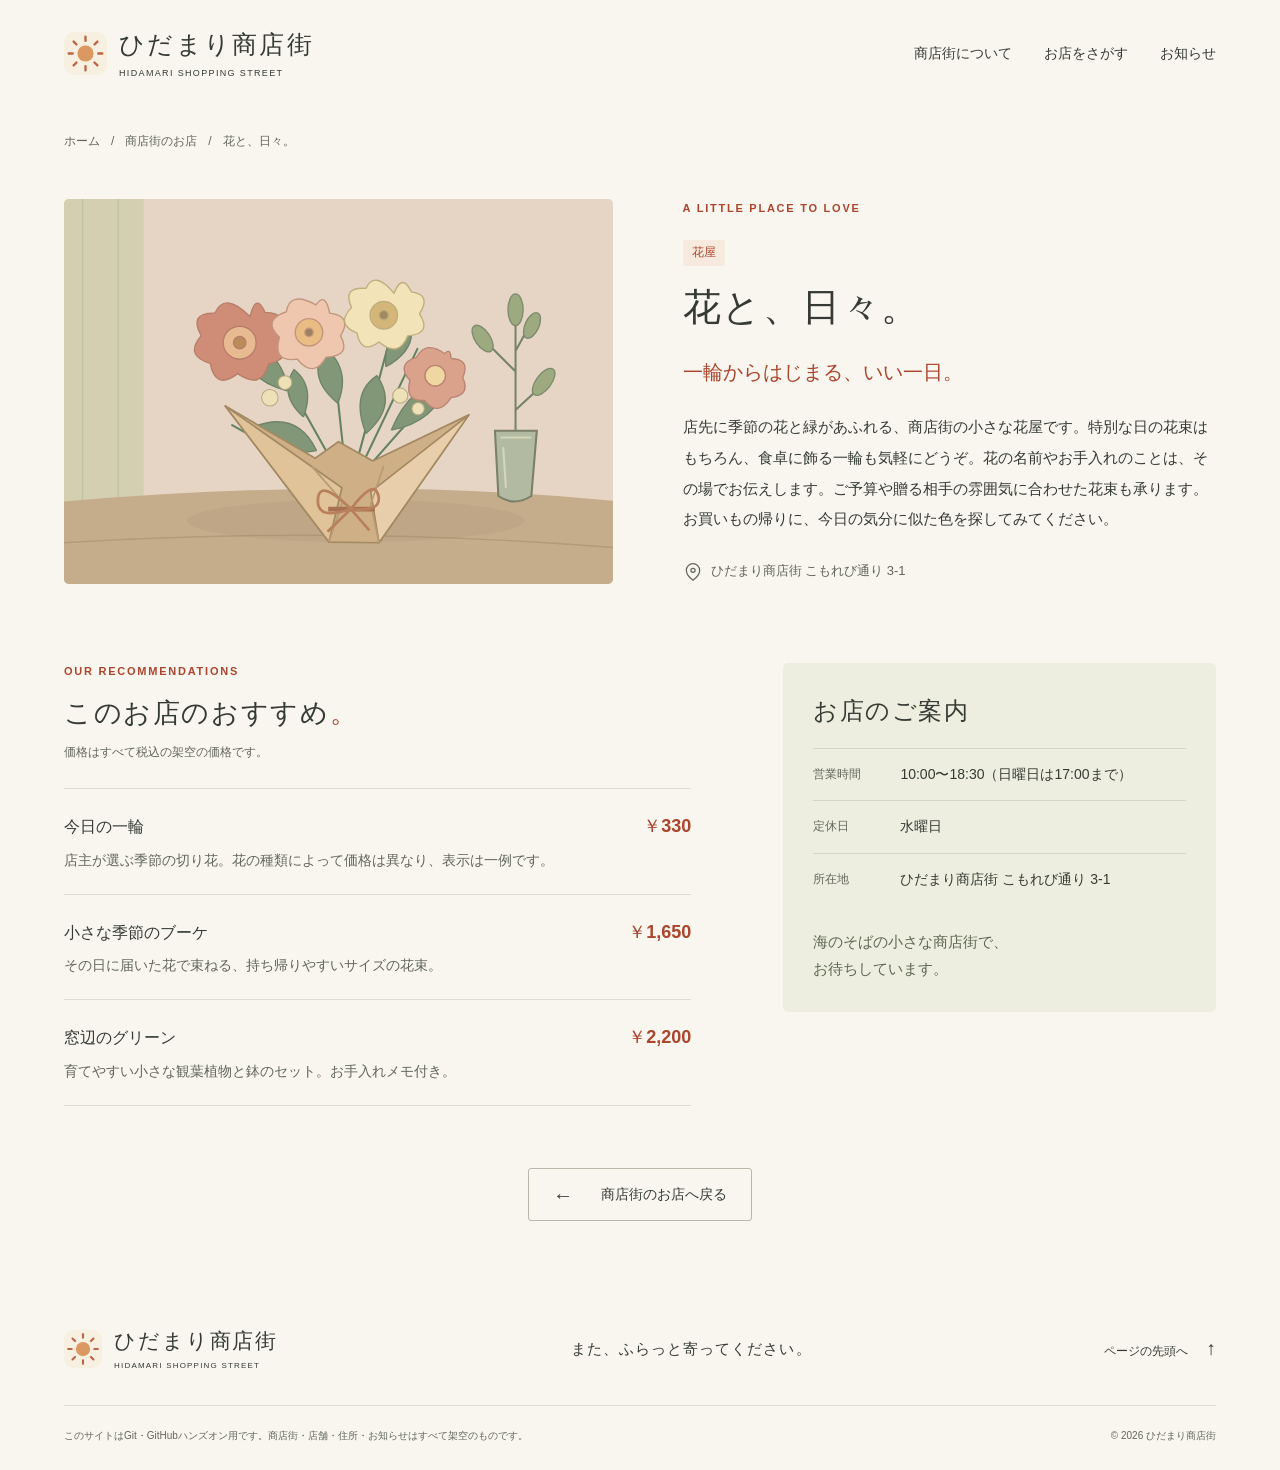
==== shops/hanato.html @ 758fc6d2 "json管理を取りやめ" ====
<!doctype html>
<html lang="ja">
  <head>
    <meta charset="UTF-8" />
    <meta name="viewport" content="width=device-width, initial-scale=1.0" />
    <meta name="theme-color" content="#f7f4eb" />
    <meta name="description" content="店先に季節の花と緑があふれる、商店街の小さな花屋です。特別な日の花束はもちろん、食卓に飾る一輪も気軽にどうぞ。花の名前やお手入れのことは、その場でお伝えします。ご予算や贈る相手の雰囲気に合わせた花束も承ります。お買いもの帰りに、今日の気分に似た色を探してみてください。" />
    <title>花と、日々。｜ひだまり商店街</title>
    <link rel="icon" type="image/svg+xml" href="../favicon.svg" />
    <link rel="stylesheet" href="../src/styles.css" />
  </head>
  <body>
    <a class="skip-link" href="#main">本文へスキップ</a>
    <header class="site-header">
      <a class="brand" href="../index.html" aria-label="ひだまり商店街 トップページ">
        <img src="../favicon.svg" width="43" height="43" alt="" />
        <span>ひだまり商店街<small>HIDAMARI SHOPPING STREET</small></span>
      </a>
      <nav aria-label="メインナビゲーション">
        <a href="../index.html#about">商店街について</a>
        <a href="../index.html#shops">お店をさがす</a>
        <a href="../index.html#news">お知らせ</a>
      </nav>
    </header>

    <main id="main" class="detail-main section-container">
      <nav class="breadcrumbs" aria-label="パンくずリスト">
        <a href="../index.html">ホーム</a>
        <span aria-hidden="true">/</span>
        <a href="../index.html#shops">商店街のお店</a>
        <span aria-hidden="true">/</span>
        <span aria-current="page">花と、日々。</span>
      </nav>
      <article>
        <div class="detail-hero">
          <div class="detail-image">
            <img src="../images/shops/hanato.svg" alt="季節の花束と、枝を生けた花瓶のイラスト" width="800" height="560" />
          </div>
          <div class="detail-intro">
            <p class="section-kicker">A LITTLE PLACE TO LOVE</p>
            <span class="category-label">花屋</span>
            <h1>花と、日々。</h1>
            <p class="detail-tagline">一輪からはじまる、いい一日。</p>
            <p class="detail-description">店先に季節の花と緑があふれる、商店街の小さな花屋です。特別な日の花束はもちろん、食卓に飾る一輪も気軽にどうぞ。花の名前やお手入れのことは、その場でお伝えします。ご予算や贈る相手の雰囲気に合わせた花束も承ります。お買いもの帰りに、今日の気分に似た色を探してみてください。</p>
            <p class="detail-location">
              <svg width="20" height="20" viewBox="0 0 24 24" fill="none" stroke="currentColor" stroke-width="1.5" aria-hidden="true">
                <path d="M20 10c0 6-8 12-8 12S4 16 4 10a8 8 0 1 1 16 0Z" />
                <circle cx="12" cy="10" r="2.5" />
              </svg>
              <span>ひだまり商店街 こもれび通り 3-1</span>
            </p>
          </div>
        </div>
        <div class="detail-columns">
          <section class="products-section" aria-labelledby="products-heading">
            <p class="section-kicker">OUR RECOMMENDATIONS</p>
            <h2 id="products-heading">このお店のおすすめ<span class="heading-dot" aria-hidden="true">。</span></h2>
            <p class="price-note">価格はすべて税込の架空の価格です。</p>
            <ul class="products-list">
              <li>
                <div class="product-heading">
                  <h3>今日の一輪</h3>
                  <span class="product-price">￥330</span>
                </div>
                <p>店主が選ぶ季節の切り花。花の種類によって価格は異なり、表示は一例です。</p>
              </li>
              <li>
                <div class="product-heading">
                  <h3>小さな季節のブーケ</h3>
                  <span class="product-price">￥1,650</span>
                </div>
                <p>その日に届いた花で束ねる、持ち帰りやすいサイズの花束。</p>
              </li>
              <li>
                <div class="product-heading">
                  <h3>窓辺のグリーン</h3>
                  <span class="product-price">￥2,200</span>
                </div>
                <p>育てやすい小さな観葉植物と鉢のセット。お手入れメモ付き。</p>
              </li>
            </ul>
          </section>
          <section class="shop-info" aria-labelledby="info-heading">
            <h2 id="info-heading">お店のご案内</h2>
            <dl>
              <div>
                <dt>営業時間</dt>
                <dd>10:00〜18:30（日曜日は17:00まで）</dd>
              </div>
              <div>
                <dt>定休日</dt>
                <dd>水曜日</dd>
              </div>
              <div>
                <dt>所在地</dt>
                <dd>ひだまり商店街 こもれび通り 3-1</dd>
              </div>
            </dl>
            <p>海のそばの小さな商店街で、<br />お待ちしています。</p>
          </section>
        </div>
      </article>
      <div class="detail-back">
        <a class="button button-outline" href="../index.html#shops">
          <span aria-hidden="true">←</span> 商店街のお店へ戻る
        </a>
      </div>
    </main>

    <footer class="site-footer">
      <div class="footer-top">
        <a class="brand" href="../index.html">
          <img src="../favicon.svg" width="38" height="38" alt="" />
          <span>ひだまり商店街<small>HIDAMARI SHOPPING STREET</small></span>
        </a>
        <p>また、ふらっと寄ってください。</p>
        <a class="back-top" href="#main">ページの先頭へ <span aria-hidden="true">↑</span></a>
      </div>
      <div class="footer-bottom">
        <p>このサイトはGit・GitHubハンズオン用です。商店街・店舗・住所・お知らせはすべて架空のものです。</p>
        <span>© 2026 ひだまり商店街</span>
      </div>
    </footer>
  </body>
</html>
---- src/styles.css ----
/* 色・余白・文字を変えるときは、まずここから。全ページ共通のスタイルです。 */
:root {
  --paper: #f8f6ee;
  --white: #fffefa;
  --ink: #353b34;
  --muted: #62665c;
  --red: #ab452e;
  --orange: #e8a352;
  --line: #dcded1;
  --serif: "Hiragino Mincho ProN", "Yu Mincho", "YuMincho", serif;
  --sans: "Hiragino Kaku Gothic ProN", "Yu Gothic", "Meiryo", sans-serif;
  color: var(--ink);
  background: var(--paper);
  font-family: var(--sans);
  font-synthesis: none;
  line-height: 1.8;
  font-weight: 400;
  scroll-behavior: smooth;
  scroll-padding-top: 24px;
}
* {
  box-sizing: border-box;
}
body {
  margin: 0;
}
button,
input {
  font: inherit;
}
button,
a,
input,
summary {
  -webkit-tap-highlight-color: transparent;
}
button {
  cursor: pointer;
}
a {
  color: inherit;
  text-decoration: none;
}
img {
  display: block;
  max-width: 100%;
}
svg {
  flex-shrink: 0;
}
h1,
h2,
h3,
p {
  margin: 0;
}
button {
  color: inherit;
}
[hidden] {
  display: none !important;
}
:focus-visible {
  outline: 3px solid #256375;
  outline-offset: 5px;
}
.skip-link {
  position: fixed;
  left: 16px;
  top: -100px;
  z-index: 10;
  padding: 10px 20px;
  background: var(--ink);
  color: white;
}
.skip-link:focus {
  top: 12px;
}
.site-header {
  max-width: 1440px;
  padding: 28px 5%;
  margin: auto;
  display: flex;
  align-items: center;
  justify-content: space-between;
  gap: 32px;
}
.brand {
  display: inline-flex;
  gap: 12px;
  align-items: center;
  flex-shrink: 0;
}
.brand > span {
  font-family: var(--serif);
  font-size: 25px;
  font-weight: 700;
  line-height: 1.35;
  letter-spacing: 0.09em;
}
.brand small {
  display: block;
  font-family: var(--sans);
  font-size: 9px;
  font-weight: 500;
  letter-spacing: 0.15em;
  margin-top: 5px;
}
.site-header nav {
  display: flex;
  gap: 32px;
  font-size: 14px;
  font-weight: 600;
}
.site-header nav a {
  padding: 8px 0;
  text-underline-offset: 8px;
}
.site-header nav a:hover {
  color: var(--red);
  text-decoration: underline;
}
.hero {
  display: grid;
  grid-template-columns: 44% 56%;
  max-width: 1440px;
  margin: 8px auto 0;
  min-height: 480px;
}
.hero-copy {
  padding: 38px 24px 45px max(11.4%, 24px);
  position: relative;
  z-index: 1;
}
.eyebrow {
  font-size: 14px;
  letter-spacing: 0.14em;
  font-weight: 600;
  margin-bottom: 21px;
}
.little-sun {
  color: var(--red);
  font-size: 23px;
  margin-right: 8px;
  vertical-align: middle;
}
.hero h1 {
  font-family: var(--serif);
  font-size: clamp(36px, 3.55vw, 51px);
  line-height: 1.7;
  font-weight: 700;
  letter-spacing: 0.08em;
  white-space: nowrap;
}
.hero h1 span {
  color: var(--red);
}
.hero-description {
  margin: 22px 0 26px;
  font-size: 15px;
  line-height: 2.15;
  letter-spacing: 0.035em;
}
.button {
  display: inline-flex;
  align-items: center;
  justify-content: center;
  gap: 28px;
  min-height: 52px;
  padding: 13px 24px;
  border-radius: 3px;
  border: 1px solid transparent;
  font-size: 14px;
  font-weight: 600;
  transition:
    background 0.2s,
    transform 0.2s;
}
.button-primary {
  color: #fffef8;
  background: var(--red);
}
.button-primary:hover {
  background: #8b3422;
  transform: translateY(-2px);
}
.button > span {
  font-size: 20px;
  line-height: 1;
}
.button-outline {
  border-color: #b7b9aa;
  background: transparent;
}
.button-outline:hover {
  background: #eceadf;
}
.hero-footnote {
  color: var(--muted);
  font-size: 12px;
  margin-top: 17px;
  letter-spacing: 0.015em;
}
.hero-art {
  position: relative;
  min-width: 0;
  background: #e8e9d8;
  border-radius: 140px 0 0 6px;
  overflow: hidden;
  margin-top: 2px;
}
.hero-art > img {
  width: 100%;
  height: 100%;
  object-fit: cover;
  object-position: center;
}
.art-note {
  position: absolute;
  right: 28px;
  bottom: 24px;
  background: var(--white);
  padding: 9px 22px;
  font-family: var(--serif);
  font-size: 14px;
  letter-spacing: 0.1em;
  transform: rotate(-5deg);
  box-shadow: 2px 3px 0 #353b3415;
}
.welcome-strip {
  max-width: 1296px;
  width: 90%;
  margin: 0 auto;
  padding: 32px 0;
  display: flex;
  align-items: center;
  gap: 45px;
  border-bottom: 1px solid var(--line);
}
.welcome-title {
  font-family: var(--serif);
  font-size: 22px;
  font-weight: 600;
  letter-spacing: 0.08em;
  flex-shrink: 0;
}
.welcome-strip p {
  font-size: 14px;
  color: var(--muted);
  line-height: 1.95;
}
.welcome-stamp {
  margin-left: auto;
  border: 1px solid #b6beb0;
  color: #62745a;
  border-radius: 50%;
  width: 76px;
  height: 76px;
  display: flex;
  flex-direction: column;
  justify-content: center;
  align-items: center;
  flex-shrink: 0;
  transform: rotate(12deg);
  font-family: var(--serif);
  line-height: 1.7;
  font-size: 12px;
}
.welcome-stamp strong {
  font-size: 14px;
  font-weight: 500;
}
.section-container {
  width: 90%;
  max-width: 1296px;
  margin: 0 auto;
}
.shops-section {
  padding-top: 73px;
  padding-bottom: 85px;
}
.section-top {
  display: flex;
  align-items: flex-end;
  justify-content: space-between;
  gap: 35px;
}
.section-kicker {
  font-size: 11px;
  font-weight: 700;
  letter-spacing: 0.16em;
  color: var(--red);
  line-height: 1.5;
  margin-bottom: 12px;
}
h2 {
  font-family: var(--serif);
  font-size: 31px;
  letter-spacing: 0.06em;
  line-height: 1.65;
}
.heading-dot {
  color: var(--red);
}
.section-description {
  font-size: 14px;
  color: var(--muted);
  margin-top: 8px;
}
.search-form {
  width: 325px;
  flex-shrink: 0;
}
.search-form label {
  display: block;
  font-size: 12px;
  color: var(--muted);
  margin-bottom: 6px;
}
.search-input-wrap {
  display: flex;
  align-items: center;
  background: var(--white);
  border: 1px solid #c5c8bc;
  border-radius: 3px;
  padding-left: 15px;
  color: var(--muted);
}
.search-input-wrap:focus-within {
  outline: 2px solid #256375;
  outline-offset: 3px;
}
.search-input-wrap input {
  padding: 13px 12px;
  font-size: 14px;
  border: 0;
  background: transparent;
  width: 100%;
  min-width: 0;
  color: var(--ink);
  outline: none;
}
.search-input-wrap input::placeholder {
  color: #696c61;
}
.shop-controls {
  display: flex;
  align-items: center;
  justify-content: space-between;
  gap: 16px;
  margin: 30px 0 28px;
}
.category-filters {
  display: flex;
  gap: 9px;
  flex-wrap: wrap;
}
.filter-button {
  background: transparent;
  border: 1px solid #cdd0c3;
  border-radius: 30px;
  min-height: 41px;
  font-size: 13px;
  padding: 7px 20px;
  transition: background 0.18s;
}
.filter-button:hover {
  background: #e8e9df;
}
.filter-button[aria-pressed="true"] {
  color: var(--white);
  background: var(--ink);
  border-color: var(--ink);
}
.result-count {
  font-size: 12px;
  color: var(--muted);
  white-space: nowrap;
}
.shop-grid {
  display: grid;
  grid-template-columns: repeat(3, minmax(0, 1fr));
  gap: 30px 26px;
}
.shop-card {
  min-width: 0;
}
.shop-card-link {
  display: block;
  height: 100%;
  background: var(--white);
  border-radius: 5px;
  overflow: hidden;
  border: 1px solid #e2e2d6;
  transition:
    box-shadow 0.22s,
    transform 0.22s;
}
.shop-card-link:hover {
  box-shadow: 0 8px 24px #38372c0b;
  transform: translateY(-4px);
}
.shop-card-image {
  position: relative;
  overflow: hidden;
  background: #e9e8db;
  aspect-ratio: 1.65;
}
.shop-card-image img {
  width: 100%;
  height: 100%;
  object-fit: cover;
  transition: transform 0.35s;
}
.shop-card-link:hover .shop-card-image img {
  transform: scale(1.04);
}
.card-visit {
  position: absolute;
  right: 13px;
  bottom: 13px;
  background: var(--white);
  width: 34px;
  height: 34px;
  border-radius: 50%;
  display: grid;
  place-items: center;
  font-size: 20px;
}
.shop-card-body {
  padding: 22px 24px 20px;
}
.card-meta {
  display: flex;
  align-items: center;
  gap: 10px;
  justify-content: space-between;
}
.category-label {
  display: inline-block;
  color: var(--red);
  font-size: 12px;
  padding: 2px 9px;
  background: #f5eadd;
  border-radius: 2px;
  white-space: nowrap;
}
.card-address {
  font-size: 11px;
  color: var(--muted);
  text-align: right;
}
.shop-card h3 {
  font-family: var(--serif);
  font-size: 23px;
  margin-top: 12px;
  letter-spacing: 0.045em;
  overflow-wrap: anywhere;
}
.card-tagline {
  font-size: 13px;
  margin-top: 8px;
  color: #565e51;
  font-weight: 500;
}
.card-description {
  font-size: 13px;
  color: var(--muted);
  margin-top: 10px;
  display: -webkit-box;
  -webkit-line-clamp: 2;
  -webkit-box-orient: vertical;
  overflow: hidden;
}
.card-detail {
  display: flex;
  align-items: center;
  justify-content: space-between;
  margin-top: 18px;
  padding-top: 12px;
  border-top: 1px solid #eeede6;
  font-size: 12px;
  font-weight: 500;
}
.card-detail > span {
  color: var(--red);
  font-size: 18px;
}
.empty-state {
  padding: 50px 20px;
  text-align: center;
  border: 1px dashed #c5c8bc;
  background: #fffefa80;
  border-radius: 5px;
}
.empty-icon {
  font-size: 40px;
  color: var(--red);
}
.empty-state h3,
.empty-state h1 {
  font-family: var(--serif);
  font-size: 24px;
}
.empty-state p {
  color: var(--muted);
  margin: 12px 0 22px;
}
.news-section {
  background: #eeeade;
  border-top: 1px solid #e4dfcf;
  border-bottom: 1px solid #e4dfcf;
  padding: 61px 0;
}
.news-layout {
  display: grid;
  grid-template-columns: 29% 1fr;
  gap: 7%;
}
.news-heading > p:not(.section-kicker) {
  color: var(--muted);
  font-size: 13px;
  margin-top: 12px;
}
.news-flower {
  display: inline-block;
  color: var(--red);
  font-size: 69px;
  margin: 14px 0 -20px;
  line-height: 1.3;
}
.news-item {
  border-bottom: 1px solid #cdd0c1;
}
.news-item:first-child {
  border-top: 1px solid #cdd0c1;
}
.news-item summary {
  cursor: pointer;
  position: relative;
  list-style: none;
  padding: 20px 40px 20px 0;
}
.news-item summary::-webkit-details-marker {
  display: none;
}
.news-item summary::after {
  content: "+";
  position: absolute;
  right: 4px;
  top: 50%;
  transform: translateY(-50%);
  color: var(--red);
  font-size: 24px;
  font-weight: 400;
}
.news-item[open] summary::after {
  content: "−";
}
.news-item summary:hover .news-title {
  color: var(--red);
}
.news-meta {
  display: flex;
  align-items: center;
  gap: 16px;
  margin-bottom: 6px;
  font-size: 12px;
}
.news-meta time {
  color: var(--muted);
  letter-spacing: 0.04em;
}
.news-category {
  color: #626d58;
  border: 1px solid #bec6b2;
  padding: 0 9px;
  font-size: 11px;
  border-radius: 2px;
}
.news-title {
  font-size: 15px;
  font-weight: 500;
}
.news-item > p {
  font-size: 14px;
  color: var(--muted);
  padding: 0 38px 20px 0;
}
.site-footer {
  max-width: 1440px;
  padding: 44px 5% 25px;
  margin: auto;
}
.footer-top {
  display: flex;
  justify-content: space-between;
  align-items: center;
  gap: 25px;
}
.footer-top .brand > span {
  font-size: 21px;
}
.footer-top .brand small {
  font-size: 8px;
}
.footer-top > p {
  font-family: var(--serif);
  font-size: 15px;
  letter-spacing: 0.07em;
}
.back-top {
  font-size: 12px;
}
.back-top span {
  margin-left: 15px;
  font-size: 19px;
}
.back-top:hover {
  color: var(--red);
}
.footer-bottom {
  margin-top: 34px;
  padding-top: 21px;
  border-top: 1px solid var(--line);
  display: flex;
  justify-content: space-between;
  gap: 20px;
  font-size: 10px;
  color: var(--muted);
}
.footer-bottom > span {
  white-space: nowrap;
}
/* 店舗詳細。各 shops/*.html に本文を直接書きます。 */
.detail-main {
  padding-top: 24px;
  padding-bottom: 62px;
}
.breadcrumbs {
  display: flex;
  flex-wrap: wrap;
  gap: 11px;
  color: var(--muted);
  font-size: 12px;
  margin-bottom: 30px;
}
.breadcrumbs a:hover {
  color: var(--red);
  text-decoration: underline;
}
.detail-hero {
  display: grid;
  grid-template-columns: 1.03fr 1fr;
  gap: 6%;
  align-items: center;
}
.detail-image {
  border-radius: 5px;
  overflow: hidden;
  background: #ebe7d9;
}
.detail-image img {
  width: 100%;
  height: auto;
}
.detail-intro {
  padding: 18px 0;
  min-width: 0;
}
.detail-intro .section-kicker {
  margin-bottom: 20px;
}
.detail-intro h1 {
  font-family: var(--serif);
  font-size: clamp(28px, 3vw, 42px);
  line-height: 1.6;
  letter-spacing: 0.04em;
  margin: 11px 0 16px;
  overflow-wrap: anywhere;
}
.detail-tagline {
  color: var(--red);
  font-family: var(--serif);
  font-size: 20px;
  font-weight: 600;
}
.detail-description {
  margin-top: 22px;
  font-size: 15px;
  line-height: 2.05;
  white-space: pre-line;
  overflow-wrap: anywhere;
}
.detail-location {
  display: flex;
  align-items: flex-start;
  gap: 8px;
  margin-top: 24px;
  font-size: 13px;
  color: var(--muted);
}
.detail-location svg {
  margin-top: 3px;
}
.detail-columns {
  display: grid;
  grid-template-columns: 1.45fr 1fr;
  gap: 8%;
  margin: 62px 0;
  align-items: start;
}
.products-section h2 {
  font-size: 27px;
}
.price-note {
  font-size: 12px;
  color: var(--muted);
  margin-top: 6px;
}
.products-list {
  margin: 25px 0 0;
  padding: 0;
  list-style: none;
}
.products-list li {
  padding: 21px 0;
  border-top: 1px solid var(--line);
}
.products-list li:last-child {
  border-bottom: 1px solid var(--line);
}
.product-heading {
  display: flex;
  align-items: baseline;
  gap: 20px;
  justify-content: space-between;
}
.product-heading h3 {
  font-size: 16px;
  font-weight: 600;
  overflow-wrap: anywhere;
}
.product-price {
  color: var(--red);
  font-size: 18px;
  font-weight: 600;
  flex-shrink: 0;
}
.products-list p {
  font-size: 14px;
  color: var(--muted);
  margin-top: 5px;
}
.shop-info {
  padding: 29px 30px;
  background: #edeedf;
  border-radius: 5px;
}
.shop-info h2 {
  font-size: 24px;
  margin-bottom: 17px;
}
.shop-info dl {
  margin: 0;
}
.shop-info dl > div {
  padding: 13px 0;
  border-top: 1px solid #d2d6c5;
  display: grid;
  grid-template-columns: 75px 1fr;
  gap: 12px;
  font-size: 14px;
}
.shop-info dt {
  color: var(--muted);
  font-size: 12px;
  padding-top: 2px;
}
.shop-info dd {
  margin: 0;
  white-space: pre-line;
  overflow-wrap: anywhere;
}
.shop-info > p {
  margin-top: 24px;
  color: #5d6853;
  font-family: var(--serif);
  font-size: 15px;
}
.detail-back {
  text-align: center;
}
.detail-empty {
  margin-bottom: 35px;
  padding: 75px 20px;
}
@media (min-width: 1600px) {
  .hero-art {
    border-radius: 140px 6px 6px 6px;
  }
}
@media (max-width: 1050px) {
  .site-header nav {
    gap: 20px;
    font-size: 13px;
  }
  .hero {
    min-height: 455px;
  }
  .hero-copy {
    padding-top: 35px;
    padding-bottom: 35px;
  }
  .hero h1 {
    font-size: 38px;
    letter-spacing: 0.03em;
  }
  .hero-art {
    border-top-left-radius: 100px;
  }
  .hero-footnote {
    font-size: 10px;
  }
  .welcome-strip {
    gap: 25px;
  }
  .welcome-title {
    font-size: 19px;
  }
  .welcome-strip p {
    font-size: 12px;
  }
  .shop-grid {
    gap: 24px 18px;
  }
  .shop-card-body {
    padding: 18px;
  }
  .shop-card h3 {
    font-size: 21px;
  }
  .card-address {
    font-size: 10px;
  }
  .filter-button {
    padding: 7px 16px;
  }
  .footer-top > p {
    font-size: 13px;
  }
}
@media (max-width: 760px) {
  .site-header {
    flex-direction: column;
    gap: 17px;
    padding: 20px 5% 15px;
  }
  .brand > span {
    font-size: 23px;
  }
  .brand > img {
    width: 38px;
    height: 38px;
  }
  .site-header nav {
    gap: 28px;
    font-size: 12px;
    width: 100%;
    justify-content: center;
  }
  .hero {
    grid-template-columns: 1fr;
    margin: 0 auto;
  }
  .hero-copy {
    padding: 33px 7% 31px;
  }
  .eyebrow {
    font-size: 12px;
    margin-bottom: 15px;
  }
  .hero h1 {
    font-size: clamp(33px, 8vw, 49px);
    letter-spacing: 0.06em;
    line-height: 1.65;
  }
  .hero-description {
    margin-top: 16px;
    margin-bottom: 20px;
    font-size: 14px;
  }
  .hero-footnote {
    font-size: 11px;
    margin-top: 12px;
  }
  .hero-art {
    border-radius: 65px 0 0 0;
    margin-left: 5%;
    aspect-ratio: 1.7;
  }
  .hero-art > img {
    object-fit: cover;
  }
  .art-note {
    font-size: 11px;
    padding: 7px 15px;
    right: 16px;
    bottom: 14px;
  }
  .welcome-strip {
    padding: 25px 0;
    display: block;
    position: relative;
  }
  .welcome-title {
    font-size: 19px;
  }
  .welcome-strip p {
    font-size: 12px;
    margin-top: 9px;
    padding-right: 55px;
  }
  .welcome-stamp {
    position: absolute;
    right: 0;
    top: 26px;
    width: 57px;
    height: 57px;
    font-size: 10px;
  }
  .welcome-stamp strong {
    font-size: 11px;
  }
  .desktop-break {
    display: none;
  }
  .shops-section {
    padding-top: 44px;
    padding-bottom: 48px;
  }
  .section-top {
    flex-direction: column;
    align-items: stretch;
    gap: 24px;
  }
  h2 {
    font-size: 27px;
  }
  .section-description {
    font-size: 13px;
  }
  .search-form {
    width: 100%;
  }
  .search-input-wrap input {
    font-size: 16px;
  }
  .shop-controls {
    flex-wrap: wrap;
    margin: 20px 0;
    gap: 14px;
  }
  .category-filters {
    gap: 8px;
  }
  .filter-button {
    min-height: 44px;
    font-size: 12px;
    padding: 7px 15px;
  }
  .result-count {
    margin-left: auto;
  }
  .shop-grid {
    grid-template-columns: repeat(2, minmax(0, 1fr));
    gap: 20px 15px;
  }
  .shop-card-body {
    padding: 17px;
  }
  .card-meta {
    gap: 5px;
    flex-wrap: wrap;
  }
  .card-address {
    font-size: 10px;
  }
  .shop-card h3 {
    font-size: 20px;
  }
  .card-tagline {
    font-size: 12px;
  }
  .card-description {
    font-size: 12px;
  }
  .news-section {
    padding: 39px 0;
  }
  .news-layout {
    grid-template-columns: 1fr;
    gap: 26px;
  }
  .news-heading {
    position: relative;
  }
  .news-flower {
    position: absolute;
    right: 8px;
    top: 10px;
    font-size: 60px;
  }
  .news-title {
    font-size: 14px;
  }
  .site-footer {
    padding-top: 31px;
  }
  .footer-top {
    flex-wrap: wrap;
    gap: 18px;
  }
  .footer-top > p {
    order: 3;
    width: 100%;
    font-size: 13px;
  }
  .footer-top .brand > span {
    font-size: 20px;
  }
  .back-top {
    font-size: 11px;
  }
  .back-top span {
    margin-left: 7px;
  }
  .footer-bottom {
    flex-direction: column;
    gap: 10px;
    margin-top: 21px;
    line-height: 1.9;
  }
  .detail-main {
    padding-top: 16px;
    padding-bottom: 42px;
  }
  .breadcrumbs {
    font-size: 11px;
    gap: 8px;
    margin-bottom: 23px;
  }
  .detail-hero {
    grid-template-columns: 1fr;
    gap: 22px;
  }
  .detail-intro {
    padding: 0;
  }
  .detail-intro h1 {
    font-size: 32px;
  }
  .detail-intro .section-kicker {
    margin-bottom: 14px;
  }
  .detail-tagline {
    font-size: 19px;
  }
  .detail-description {
    margin-top: 15px;
  }
  .detail-columns {
    grid-template-columns: 1fr;
    gap: 35px;
    margin: 39px 0;
  }
  .shop-info {
    padding: 25px;
  }
  .detail-empty h1 {
    font-size: 23px;
  }
  .detail-empty p {
    font-size: 14px;
  }
}
@media (max-width: 480px) {
  .shop-grid {
    grid-template-columns: 1fr;
    gap: 24px;
  }
  .shop-card-body {
    padding: 20px 22px;
  }
  .shop-card h3 {
    font-size: 24px;
  }
  .card-tagline,
  .card-description {
    font-size: 14px;
  }
  .card-address {
    font-size: 12px;
  }
  .category-label {
    font-size: 12px;
  }
  .hero h1 {
    white-space: normal;
  }
  .footer-top .brand > span {
    font-size: 19px;
  }
  .footer-top .brand > img {
    width: 30px;
    height: 30px;
  }
  .footer-top .brand {
    gap: 7px;
  }
  .footer-top .brand small {
    font-size: 7px;
  }
  .back-top {
    margin-left: auto;
  }
}
@media (prefers-reduced-motion: reduce) {
  :root {
    scroll-behavior: auto;
  }
  *,
  *::before,
  *::after {
    transition: none !important;
  }
}
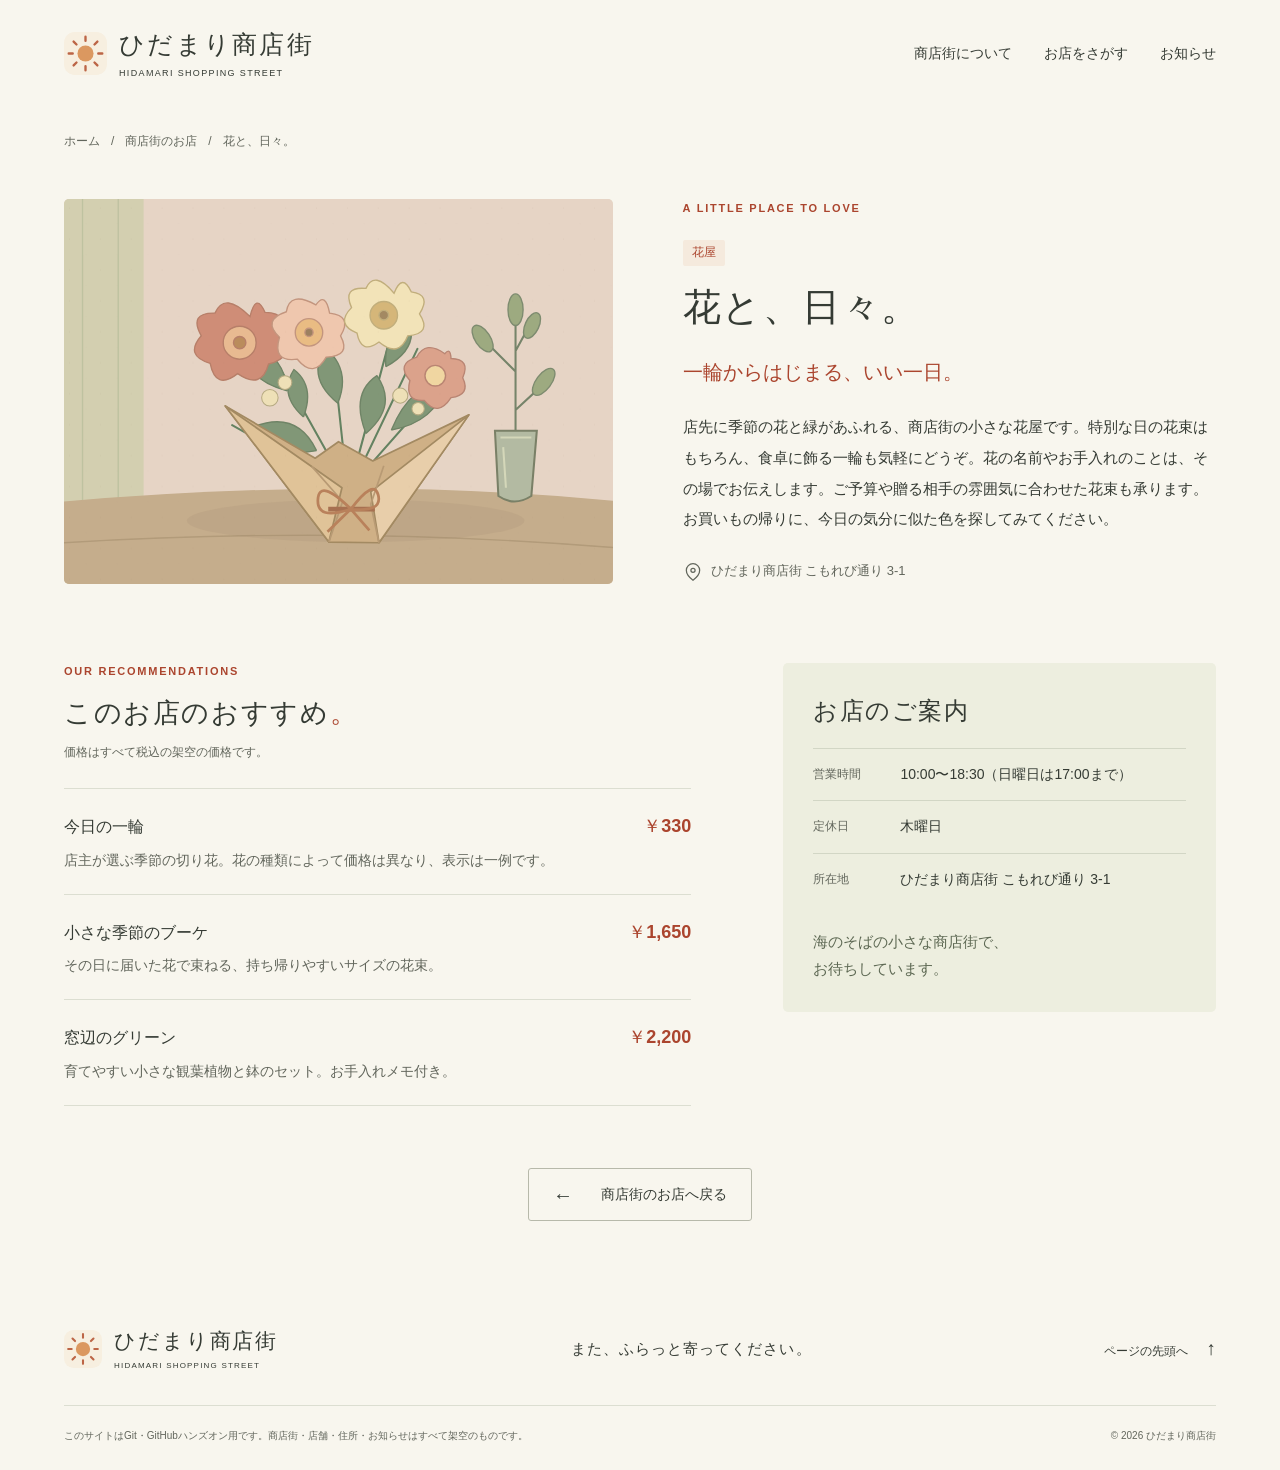
==== commit 3fc9113c: "花屋さん営業日変更" ====
--- a/shops/hanato.html
+++ b/shops/hanato.html
@@ -89,7 +89,7 @@
               </div>
               <div>
                 <dt>定休日</dt>
-                <dd>水曜日</dd>
+                <dd>木曜日</dd>
               </div>
               <div>
                 <dt>所在地</dt>
